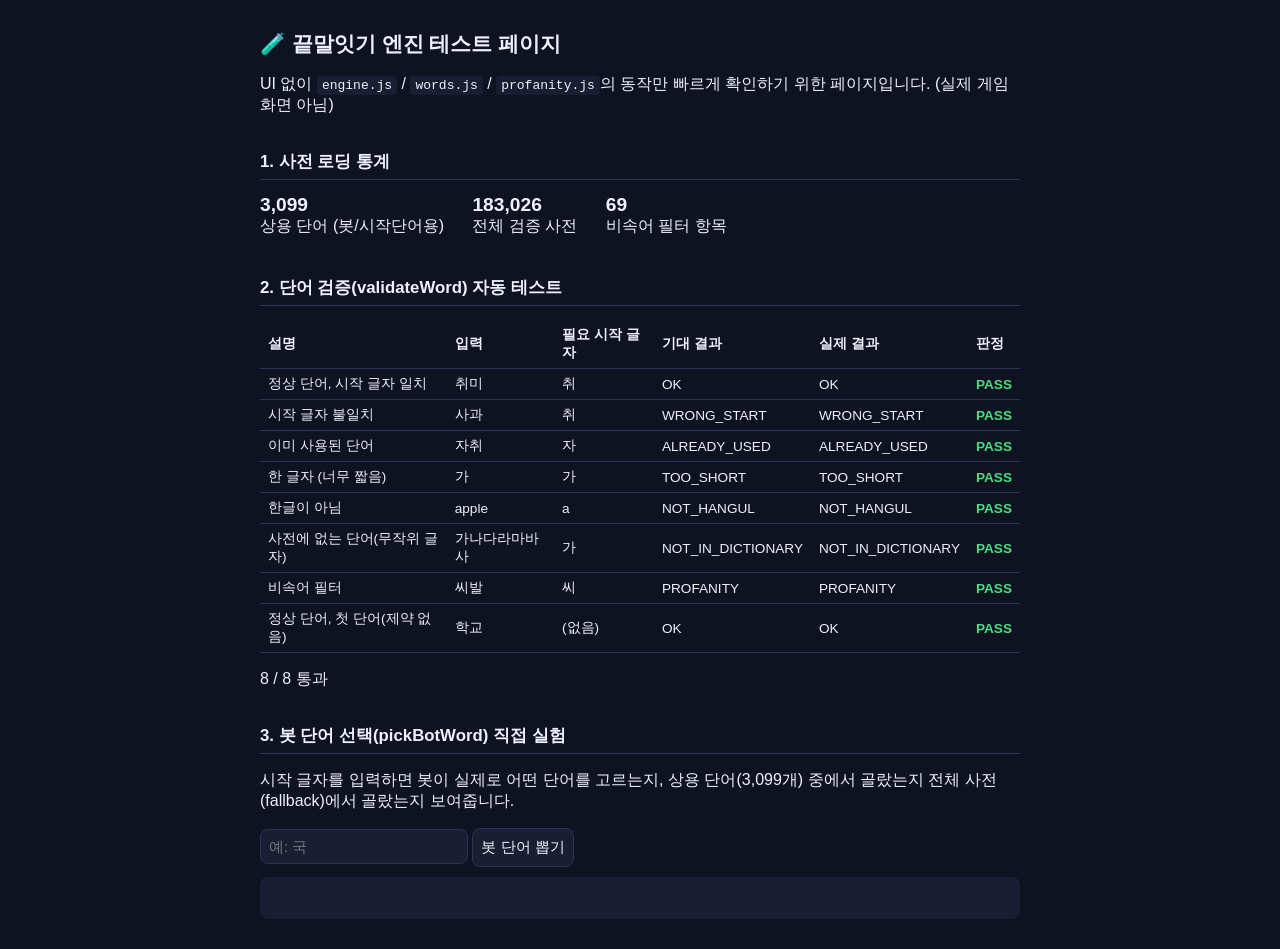
==== test.html @ c1ae922f "Add standalone test page for engine/dictionary sanity checks Runs validateWord() through 8 cases and" ====
<!doctype html>
<html lang="ko">
<head>
<meta charset="UTF-8" />
<title>끝말잇기 - 테스트 페이지</title>
<style>
  body { font-family: -apple-system, "Malgun Gothic", sans-serif; max-width: 760px; margin: 30px auto; padding: 0 16px; background:#0f1220; color:#eef0fb; }
  h1 { font-size: 1.3rem; }
  h2 { font-size: 1.05rem; margin-top: 2em; border-bottom: 1px solid #2c3358; padding-bottom: 6px; }
  table { width: 100%; border-collapse: collapse; font-size: .85rem; margin-top: 10px; }
  th, td { text-align: left; padding: 6px 8px; border-bottom: 1px solid #2c3358; }
  .pass { color: #4ade80; font-weight: 700; }
  .fail { color: #ff6b81; font-weight: 700; }
  .stat { display: inline-block; margin-right: 24px; margin-bottom: 6px; }
  .stat b { font-size: 1.2rem; display:block; }
  input, button { font-size: .95rem; padding: 8px; border-radius: 8px; border: 1px solid #2c3358; background:#1a1e33; color:#eef0fb; }
  button { cursor: pointer; }
  #botResult { margin-top: 10px; padding: 10px; background:#1a1e33; border-radius: 8px; min-height: 1.4em; }
  code { background:#1a1e33; padding: 2px 5px; border-radius: 4px; }
</style>
</head>
<body>
<h1>🧪 끝말잇기 엔진 테스트 페이지</h1>
<p>UI 없이 <code>engine.js</code> / <code>words.js</code> / <code>profanity.js</code>의 동작만 빠르게 확인하기 위한 페이지입니다. (실제 게임 화면 아님)</p>

<h2>1. 사전 로딩 통계</h2>
<div id="stats">불러오는 중…</div>

<h2>2. 단어 검증(validateWord) 자동 테스트</h2>
<table id="validateTable">
  <thead><tr><th>설명</th><th>입력</th><th>필요 시작 글자</th><th>기대 결과</th><th>실제 결과</th><th>판정</th></tr></thead>
  <tbody></tbody>
</table>
<p id="validateSummary"></p>

<h2>3. 봇 단어 선택(pickBotWord) 직접 실험</h2>
<p>시작 글자를 입력하면 봇이 실제로 어떤 단어를 고르는지, 상용 단어(3,099개) 중에서 골랐는지 전체 사전(fallback)에서 골랐는지 보여줍니다.</p>
<input id="charInput" maxlength="1" placeholder="예: 국" />
<button id="botBtn">봇 단어 뽑기</button>
<div id="botResult"></div>

<script type="module">
import { loadDictionary } from './src/data/words.js';
import { loadProfanitySet } from './src/data/profanity.js';
import { validateWord, pickBotWord, InvalidReason } from './src/game/engine.js';

const dict = await loadDictionary();
const profanitySet = await loadProfanitySet();

document.getElementById('stats').innerHTML = `
  <div class="stat"><b>${dict.commonList.length.toLocaleString()}</b>상용 단어 (봇/시작단어용)</div>
  <div class="stat"><b>${dict.fullSet.size.toLocaleString()}</b>전체 검증 사전</div>
  <div class="stat"><b>${profanitySet.size}</b>비속어 필터 항목</div>
`;

const usedWords1 = new Set(['자취']);
const cases = [
  { desc: '정상 단어, 시작 글자 일치', word: '취미', requiredFirstChar: '취', usedWords: usedWords1, expected: null },
  { desc: '시작 글자 불일치', word: '사과', requiredFirstChar: '취', usedWords: usedWords1, expected: InvalidReason.WRONG_START },
  { desc: '이미 사용된 단어', word: '자취', requiredFirstChar: '자', usedWords: usedWords1, expected: InvalidReason.ALREADY_USED },
  { desc: '한 글자 (너무 짧음)', word: '가', requiredFirstChar: '가', usedWords: new Set(), expected: InvalidReason.TOO_SHORT },
  { desc: '한글이 아님', word: 'apple', requiredFirstChar: 'a', usedWords: new Set(), expected: InvalidReason.NOT_HANGUL },
  { desc: '사전에 없는 단어(무작위 글자)', word: '가나다라마바사', requiredFirstChar: '가', usedWords: new Set(), expected: InvalidReason.NOT_IN_DICTIONARY },
  { desc: '비속어 필터', word: '씨발', requiredFirstChar: '씨', usedWords: new Set(), expected: InvalidReason.PROFANITY },
  { desc: '정상 단어, 첫 단어(제약 없음)', word: '학교', requiredFirstChar: null, usedWords: new Set(), expected: null },
];

const tbody = document.querySelector('#validateTable tbody');
let pass = 0;
for (const c of cases) {
  const result = validateWord(c.word, {
    requiredFirstChar: c.requiredFirstChar,
    usedWords: c.usedWords,
    dictionarySet: dict.fullSet,
    profanitySet,
  });
  const actualReason = result.ok ? null : result.reason;
  const ok = actualReason === c.expected;
  if (ok) pass++;
  const tr = document.createElement('tr');
  tr.innerHTML = `
    <td>${c.desc}</td>
    <td>${c.word}</td>
    <td>${c.requiredFirstChar ?? '(없음)'}</td>
    <td>${c.expected ?? 'OK'}</td>
    <td>${actualReason ?? 'OK'}</td>
    <td class="${ok ? 'pass' : 'fail'}">${ok ? 'PASS' : 'FAIL'}</td>
  `;
  tbody.appendChild(tr);
}
document.getElementById('validateSummary').textContent = `${pass} / ${cases.length} 통과`;

document.getElementById('botBtn').addEventListener('click', () => {
  const c = document.getElementById('charInput').value.trim();
  const box = document.getElementById('botResult');
  if (!c) { box.textContent = '글자를 입력해주세요.'; return; }
  const word = pickBotWord({
    requiredFirstChar: c,
    usedWords: new Set(),
    commonByFirstChar: dict.commonByFirstChar,
    fullByFirstChar: dict.fullByFirstChar,
  });
  if (!word) {
    box.textContent = `"${c}"(으)로 시작하는 단어를 찾지 못했습니다 (봇이 막힘 → 이 경우 플레이어 승리 처리).`;
    return;
  }
  const fromCommon = dict.commonByFirstChar.get(c)?.includes(word);
  box.innerHTML = `선택된 단어: <b>${word}</b> — 출처: ${fromCommon ? '상용 단어 목록 (3,099개)' : '전체 사전 fallback (183,026개)'}`;
});
</script>
</body>
</html>
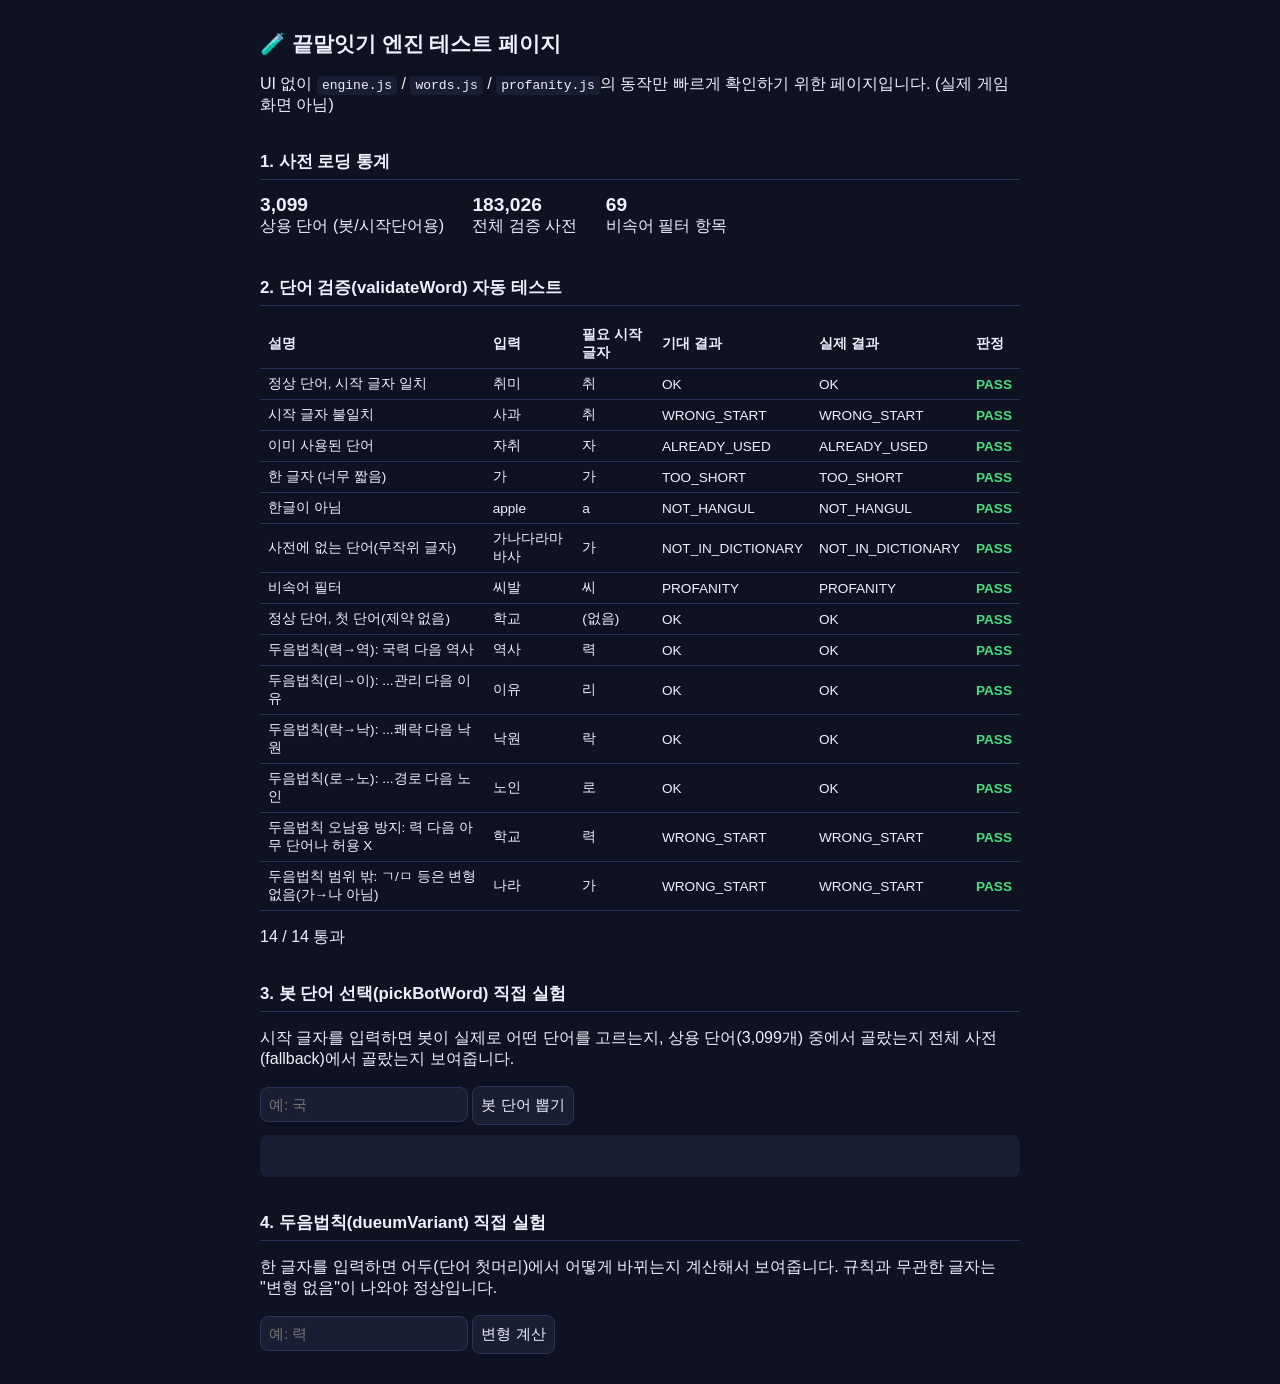
==== commit 5370f183: "두음법칙 지원 추가 (규칙 기반, 하드코딩 매핑 아님) - src/game/dueum.js: 한글 자모 분해로 ㄴ/ㄹ 어두 변형만 계산   (ㄴ/ㄹ+이야여예요유 → ㅇ, ㄹ+그외모" ====
--- a/test.html
+++ b/test.html
@@ -39,10 +39,17 @@
 <button id="botBtn">봇 단어 뽑기</button>
 <div id="botResult"></div>
 
+<h2>4. 두음법칙(dueumVariant) 직접 실험</h2>
+<p>한 글자를 입력하면 어두(단어 첫머리)에서 어떻게 바뀌는지 계산해서 보여줍니다. 규칙과 무관한 글자는 "변형 없음"이 나와야 정상입니다.</p>
+<input id="dueumInput" maxlength="1" placeholder="예: 력" />
+<button id="dueumBtn">변형 계산</button>
+<div id="dueumResult"></div>
+
 <script type="module">
 import { loadDictionary } from './src/data/words.js';
 import { loadProfanitySet } from './src/data/profanity.js';
 import { validateWord, pickBotWord, InvalidReason } from './src/game/engine.js';
+import { dueumVariant } from './src/game/dueum.js';
 
 const dict = await loadDictionary();
 const profanitySet = await loadProfanitySet();
@@ -63,6 +70,15 @@
   { desc: '사전에 없는 단어(무작위 글자)', word: '가나다라마바사', requiredFirstChar: '가', usedWords: new Set(), expected: InvalidReason.NOT_IN_DICTIONARY },
   { desc: '비속어 필터', word: '씨발', requiredFirstChar: '씨', usedWords: new Set(), expected: InvalidReason.PROFANITY },
   { desc: '정상 단어, 첫 단어(제약 없음)', word: '학교', requiredFirstChar: null, usedWords: new Set(), expected: null },
+  // 두음법칙: ㄹ+y모음 → ㅇ
+  { desc: '두음법칙(력→역): 국력 다음 역사', word: '역사', requiredFirstChar: '력', usedWords: new Set(), expected: null },
+  { desc: '두음법칙(리→이): ...관리 다음 이유', word: '이유', requiredFirstChar: '리', usedWords: new Set(), expected: null },
+  // 두음법칙: ㄹ+일반모음 → ㄴ
+  { desc: '두음법칙(락→낙): ...쾌락 다음 낙원', word: '낙원', requiredFirstChar: '락', usedWords: new Set(), expected: null },
+  { desc: '두음법칙(로→노): ...경로 다음 노인', word: '노인', requiredFirstChar: '로', usedWords: new Set(), expected: null },
+  // 두음법칙 오적용 방지: 무관한 글자는 여전히 거부되어야 함
+  { desc: '두음법칙 오남용 방지: 력 다음 아무 단어나 허용 X', word: '학교', requiredFirstChar: '력', usedWords: new Set(), expected: InvalidReason.WRONG_START },
+  { desc: '두음법칙 범위 밖: ㄱ/ㅁ 등은 변형 없음(가→나 아님)', word: '나라', requiredFirstChar: '가', usedWords: new Set(), expected: InvalidReason.WRONG_START },
 ];
 
 const tbody = document.querySelector('#validateTable tbody');
@@ -107,6 +123,16 @@
   const fromCommon = dict.commonByFirstChar.get(c)?.includes(word);
   box.innerHTML = `선택된 단어: <b>${word}</b> — 출처: ${fromCommon ? '상용 단어 목록 (3,099개)' : '전체 사전 fallback (183,026개)'}`;
 });
+
+document.getElementById('dueumBtn').addEventListener('click', () => {
+  const c = document.getElementById('dueumInput').value.trim();
+  const box = document.getElementById('dueumResult');
+  if (!c) { box.textContent = '글자를 입력해주세요.'; return; }
+  const variant = dueumVariant(c);
+  box.textContent = variant
+    ? `"${c}" → 어두에서는 "${variant}"(으)로도 시작 가능 (예: 화면에는 "${c} (또는 ${variant})"로 표시됨)`
+    : `"${c}"에는 두음법칙이 적용되지 않습니다 (변형 없음).`;
+});
 </script>
 </body>
 </html>
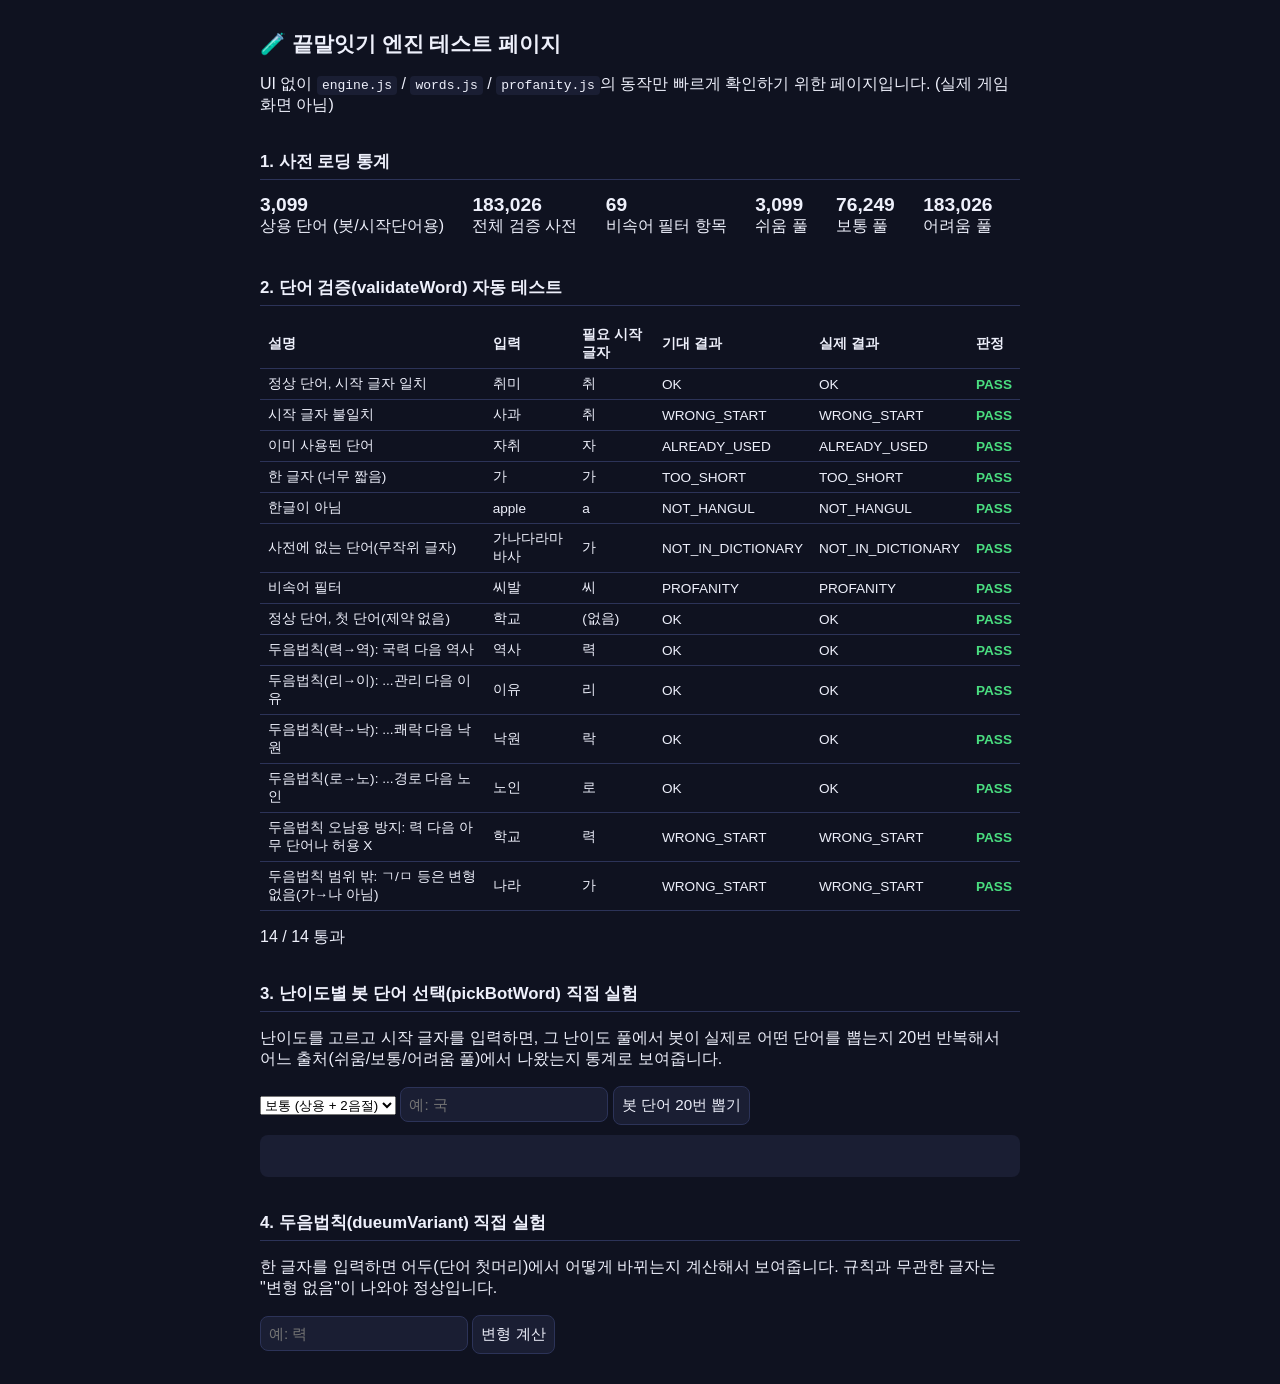
==== commit a542f7bc: "싱글 모드에 난이도(쉬움/보통/어려움) 추가 - src/data/words.js: 난이도별 봇 출제 풀 3종 생성   - easy: 상용 단어(3,099)만   - normal: " ====
--- a/test.html
+++ b/test.html
@@ -33,10 +33,15 @@
 </table>
 <p id="validateSummary"></p>
 
-<h2>3. 봇 단어 선택(pickBotWord) 직접 실험</h2>
-<p>시작 글자를 입력하면 봇이 실제로 어떤 단어를 고르는지, 상용 단어(3,099개) 중에서 골랐는지 전체 사전(fallback)에서 골랐는지 보여줍니다.</p>
+<h2>3. 난이도별 봇 단어 선택(pickBotWord) 직접 실험</h2>
+<p>난이도를 고르고 시작 글자를 입력하면, 그 난이도 풀에서 봇이 실제로 어떤 단어를 뽑는지 20번 반복해서 어느 출처(쉬움/보통/어려움 풀)에서 나왔는지 통계로 보여줍니다.</p>
+<select id="difficultySelect">
+  <option value="easy">쉬움 (상용 단어만)</option>
+  <option value="normal" selected>보통 (상용 + 2음절)</option>
+  <option value="hard">어려움 (전체 사전)</option>
+</select>
 <input id="charInput" maxlength="1" placeholder="예: 국" />
-<button id="botBtn">봇 단어 뽑기</button>
+<button id="botBtn">봇 단어 20번 뽑기</button>
 <div id="botResult"></div>
 
 <h2>4. 두음법칙(dueumVariant) 직접 실험</h2>
@@ -48,16 +53,20 @@
 <script type="module">
 import { loadDictionary } from './src/data/words.js';
 import { loadProfanitySet } from './src/data/profanity.js';
-import { validateWord, pickBotWord, InvalidReason } from './src/game/engine.js';
+import { validateWord, pickBotWord, getPoolsForDifficulty, InvalidReason } from './src/game/engine.js';
 import { dueumVariant } from './src/game/dueum.js';
 
 const dict = await loadDictionary();
 const profanitySet = await loadProfanitySet();
 
+const poolCount = (m) => [...m.values()].reduce((sum, arr) => sum + arr.length, 0);
 document.getElementById('stats').innerHTML = `
   <div class="stat"><b>${dict.commonList.length.toLocaleString()}</b>상용 단어 (봇/시작단어용)</div>
   <div class="stat"><b>${dict.fullSet.size.toLocaleString()}</b>전체 검증 사전</div>
   <div class="stat"><b>${profanitySet.size}</b>비속어 필터 항목</div>
+  <div class="stat"><b>${poolCount(dict.difficultyPools.easy).toLocaleString()}</b>쉬움 풀</div>
+  <div class="stat"><b>${poolCount(dict.difficultyPools.normal).toLocaleString()}</b>보통 풀</div>
+  <div class="stat"><b>${poolCount(dict.difficultyPools.hard).toLocaleString()}</b>어려움 풀</div>
 `;
 
 const usedWords1 = new Set(['자취']);
@@ -106,22 +115,35 @@
 }
 document.getElementById('validateSummary').textContent = `${pass} / ${cases.length} 통과`;
 
+function sourceOfWord(word) {
+  if (dict.commonByFirstChar.get(word[0])?.includes(word)) return '쉬움(상용)';
+  if (word.length === 2) return '보통(2음절)';
+  return '어려움(전체)';
+}
+
 document.getElementById('botBtn').addEventListener('click', () => {
   const c = document.getElementById('charInput').value.trim();
+  const difficulty = document.getElementById('difficultySelect').value;
   const box = document.getElementById('botResult');
   if (!c) { box.textContent = '글자를 입력해주세요.'; return; }
-  const word = pickBotWord({
-    requiredFirstChar: c,
-    usedWords: new Set(),
-    commonByFirstChar: dict.commonByFirstChar,
-    fullByFirstChar: dict.fullByFirstChar,
-  });
-  if (!word) {
+  const pools = getPoolsForDifficulty(dict.difficultyPools, difficulty);
+
+  const results = [];
+  for (let i = 0; i < 20; i++) {
+    const word = pickBotWord({ requiredFirstChar: c, usedWords: new Set(), pools });
+    if (word) results.push(word);
+  }
+  if (results.length === 0) {
     box.textContent = `"${c}"(으)로 시작하는 단어를 찾지 못했습니다 (봇이 막힘 → 이 경우 플레이어 승리 처리).`;
     return;
   }
-  const fromCommon = dict.commonByFirstChar.get(c)?.includes(word);
-  box.innerHTML = `선택된 단어: <b>${word}</b> — 출처: ${fromCommon ? '상용 단어 목록 (3,099개)' : '전체 사전 fallback (183,026개)'}`;
+  const tally = {};
+  for (const w of results) {
+    const src = sourceOfWord(w);
+    tally[src] = (tally[src] || 0) + 1;
+  }
+  const summary = Object.entries(tally).map(([src, n]) => `${src} ${n}회`).join(', ');
+  box.innerHTML = `표본: ${results.slice(0, 10).join(', ')}${results.length > 10 ? ' …' : ''}<br>출처 비율: ${summary}`;
 });
 
 document.getElementById('dueumBtn').addEventListener('click', () => {
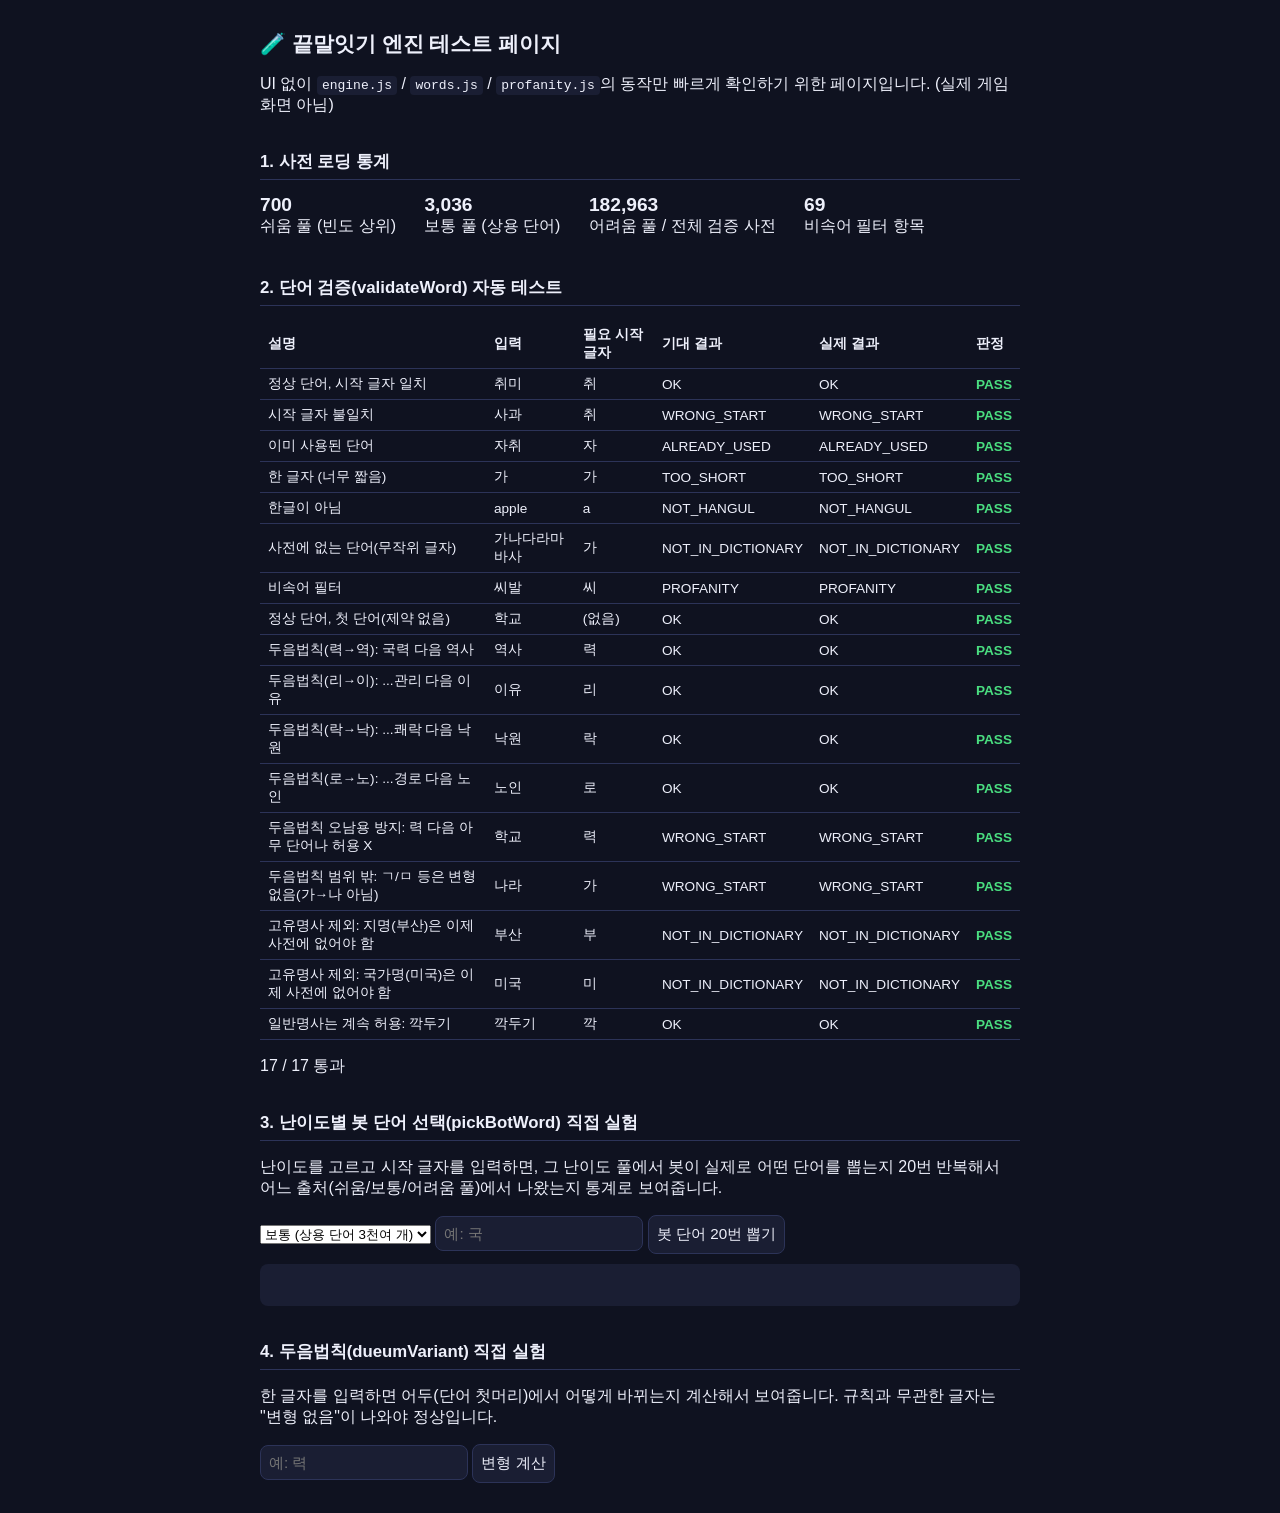
==== commit b1c34b8e: "고유명사 제외 + 실제 빈도 기반 쉬움 풀(700개) 추가 - 위키낱말사전 "자주 쓰이는 한국어 낱말 5800"(국립국어연구원 2004,   고유명사 이미 제거됨)과 명사 사전을 " ====
--- a/test.html
+++ b/test.html
@@ -36,8 +36,8 @@
 <h2>3. 난이도별 봇 단어 선택(pickBotWord) 직접 실험</h2>
 <p>난이도를 고르고 시작 글자를 입력하면, 그 난이도 풀에서 봇이 실제로 어떤 단어를 뽑는지 20번 반복해서 어느 출처(쉬움/보통/어려움 풀)에서 나왔는지 통계로 보여줍니다.</p>
 <select id="difficultySelect">
-  <option value="easy">쉬움 (상용 단어만)</option>
-  <option value="normal" selected>보통 (상용 + 2음절)</option>
+  <option value="easy">쉬움 (빈도 상위 700개)</option>
+  <option value="normal" selected>보통 (상용 단어 3천여 개)</option>
   <option value="hard">어려움 (전체 사전)</option>
 </select>
 <input id="charInput" maxlength="1" placeholder="예: 국" />
@@ -61,12 +61,10 @@
 
 const poolCount = (m) => [...m.values()].reduce((sum, arr) => sum + arr.length, 0);
 document.getElementById('stats').innerHTML = `
-  <div class="stat"><b>${dict.commonList.length.toLocaleString()}</b>상용 단어 (봇/시작단어용)</div>
-  <div class="stat"><b>${dict.fullSet.size.toLocaleString()}</b>전체 검증 사전</div>
+  <div class="stat"><b>${dict.easyList.length.toLocaleString()}</b>쉬움 풀 (빈도 상위)</div>
+  <div class="stat"><b>${dict.commonList.length.toLocaleString()}</b>보통 풀 (상용 단어)</div>
+  <div class="stat"><b>${dict.fullSet.size.toLocaleString()}</b>어려움 풀 / 전체 검증 사전</div>
   <div class="stat"><b>${profanitySet.size}</b>비속어 필터 항목</div>
-  <div class="stat"><b>${poolCount(dict.difficultyPools.easy).toLocaleString()}</b>쉬움 풀</div>
-  <div class="stat"><b>${poolCount(dict.difficultyPools.normal).toLocaleString()}</b>보통 풀</div>
-  <div class="stat"><b>${poolCount(dict.difficultyPools.hard).toLocaleString()}</b>어려움 풀</div>
 `;
 
 const usedWords1 = new Set(['자취']);
@@ -88,6 +86,10 @@
   // 두음법칙 오적용 방지: 무관한 글자는 여전히 거부되어야 함
   { desc: '두음법칙 오남용 방지: 력 다음 아무 단어나 허용 X', word: '학교', requiredFirstChar: '력', usedWords: new Set(), expected: InvalidReason.WRONG_START },
   { desc: '두음법칙 범위 밖: ㄱ/ㅁ 등은 변형 없음(가→나 아님)', word: '나라', requiredFirstChar: '가', usedWords: new Set(), expected: InvalidReason.WRONG_START },
+  // 고유명사 제외 확인
+  { desc: '고유명사 제외: 지명(부산)은 이제 사전에 없어야 함', word: '부산', requiredFirstChar: '부', usedWords: new Set(), expected: InvalidReason.NOT_IN_DICTIONARY },
+  { desc: '고유명사 제외: 국가명(미국)은 이제 사전에 없어야 함', word: '미국', requiredFirstChar: '미', usedWords: new Set(), expected: InvalidReason.NOT_IN_DICTIONARY },
+  { desc: '일반명사는 계속 허용: 깍두기', word: '깍두기', requiredFirstChar: '깍', usedWords: new Set(), expected: null },
 ];
 
 const tbody = document.querySelector('#validateTable tbody');
@@ -116,9 +118,9 @@
 document.getElementById('validateSummary').textContent = `${pass} / ${cases.length} 통과`;
 
 function sourceOfWord(word) {
-  if (dict.commonByFirstChar.get(word[0])?.includes(word)) return '쉬움(상용)';
-  if (word.length === 2) return '보통(2음절)';
-  return '어려움(전체)';
+  if (dict.difficultyPools.easy.get(word[0])?.includes(word)) return '쉬움(빈도 상위 700)';
+  if (dict.difficultyPools.normal.get(word[0])?.includes(word)) return '보통(상용 3천여)';
+  return '어려움(전체 사전)';
 }
 
 document.getElementById('botBtn').addEventListener('click', () => {
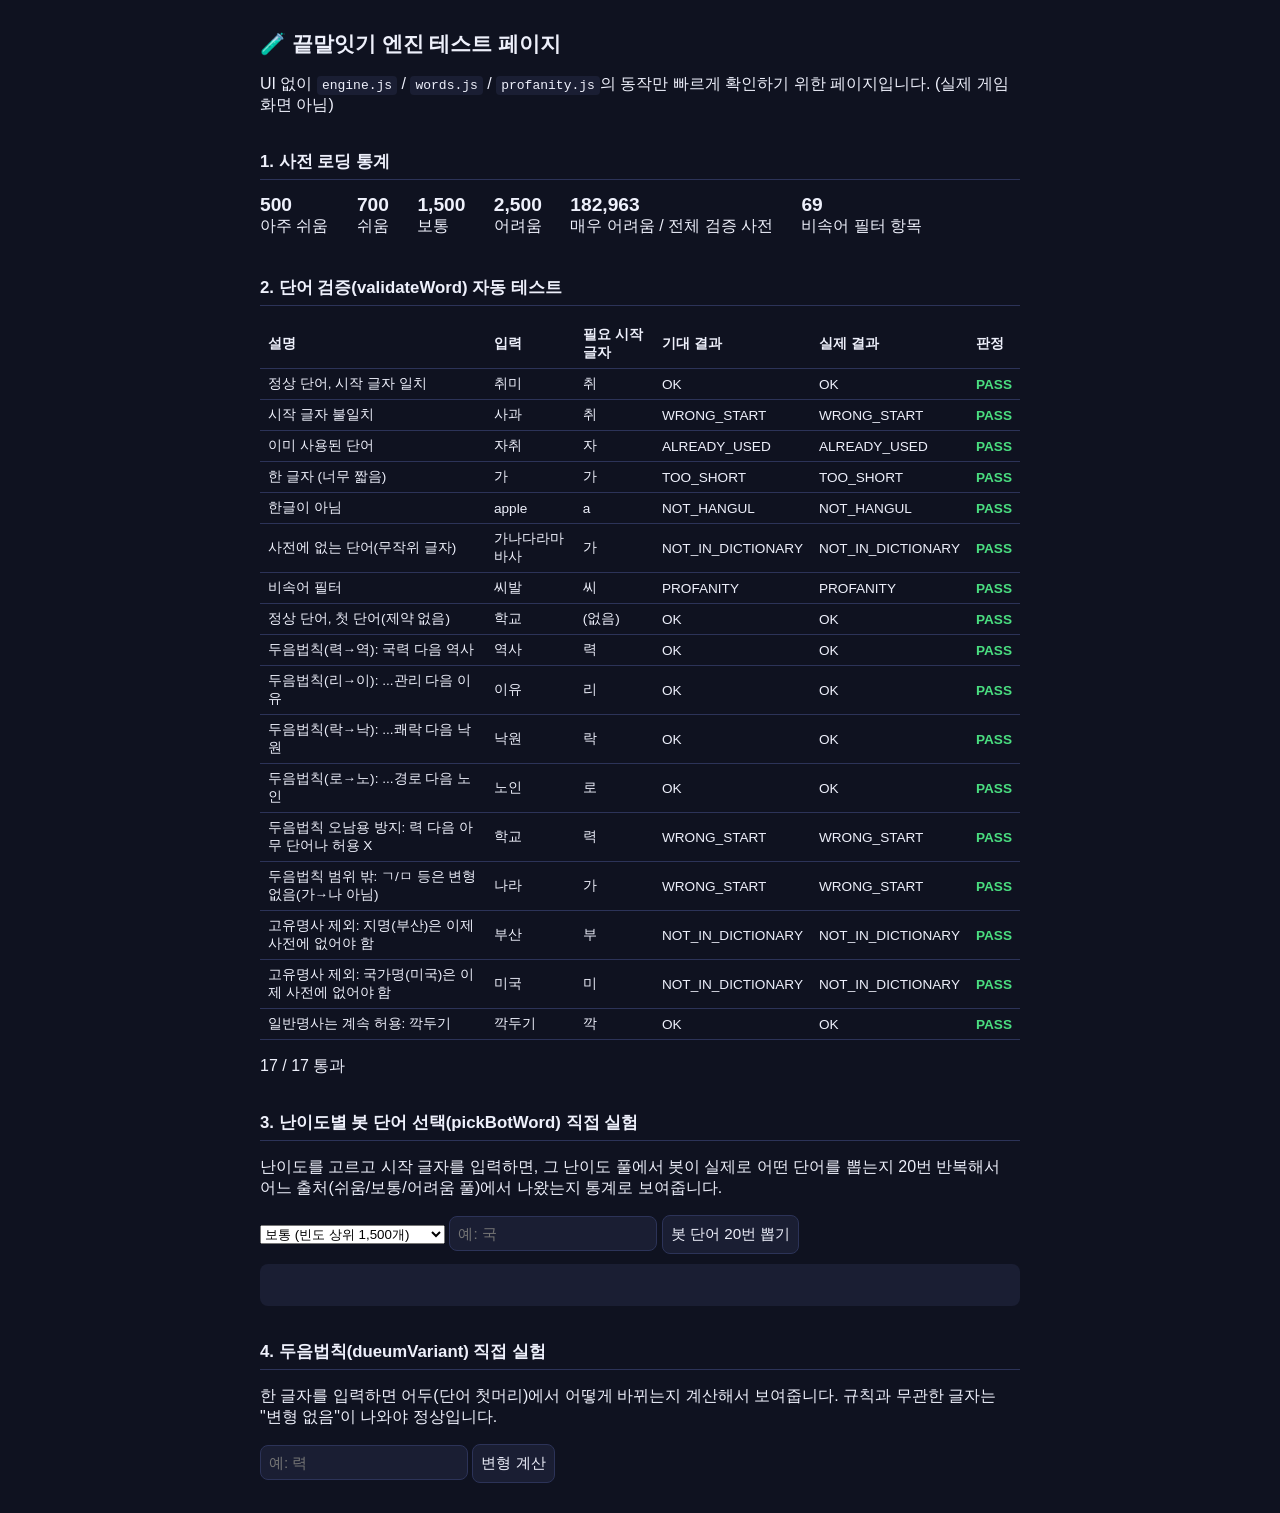
==== commit 1a95ad0b: "난이도 5단계(아주 쉬움~매우 어려움)로 세분화 + 난이도별 제한시간 적용 - 사용빈도 순위표에서 상위 500/700/1500/2500개를 잘라 words-veryeasy/   e" ====
--- a/test.html
+++ b/test.html
@@ -36,9 +36,11 @@
 <h2>3. 난이도별 봇 단어 선택(pickBotWord) 직접 실험</h2>
 <p>난이도를 고르고 시작 글자를 입력하면, 그 난이도 풀에서 봇이 실제로 어떤 단어를 뽑는지 20번 반복해서 어느 출처(쉬움/보통/어려움 풀)에서 나왔는지 통계로 보여줍니다.</p>
 <select id="difficultySelect">
+  <option value="veryEasy">아주 쉬움 (빈도 상위 500개)</option>
   <option value="easy">쉬움 (빈도 상위 700개)</option>
-  <option value="normal" selected>보통 (상용 단어 3천여 개)</option>
-  <option value="hard">어려움 (전체 사전)</option>
+  <option value="normal" selected>보통 (빈도 상위 1,500개)</option>
+  <option value="hard">어려움 (빈도 상위 2,500개)</option>
+  <option value="veryHard">매우 어려움 (전체 사전)</option>
 </select>
 <input id="charInput" maxlength="1" placeholder="예: 국" />
 <button id="botBtn">봇 단어 20번 뽑기</button>
@@ -61,9 +63,11 @@
 
 const poolCount = (m) => [...m.values()].reduce((sum, arr) => sum + arr.length, 0);
 document.getElementById('stats').innerHTML = `
-  <div class="stat"><b>${dict.easyList.length.toLocaleString()}</b>쉬움 풀 (빈도 상위)</div>
-  <div class="stat"><b>${dict.commonList.length.toLocaleString()}</b>보통 풀 (상용 단어)</div>
-  <div class="stat"><b>${dict.fullSet.size.toLocaleString()}</b>어려움 풀 / 전체 검증 사전</div>
+  <div class="stat"><b>${poolCount(dict.difficultyPools.veryEasy).toLocaleString()}</b>아주 쉬움</div>
+  <div class="stat"><b>${poolCount(dict.difficultyPools.easy).toLocaleString()}</b>쉬움</div>
+  <div class="stat"><b>${poolCount(dict.difficultyPools.normal).toLocaleString()}</b>보통</div>
+  <div class="stat"><b>${poolCount(dict.difficultyPools.hard).toLocaleString()}</b>어려움</div>
+  <div class="stat"><b>${dict.fullSet.size.toLocaleString()}</b>매우 어려움 / 전체 검증 사전</div>
   <div class="stat"><b>${profanitySet.size}</b>비속어 필터 항목</div>
 `;
 
@@ -118,9 +122,16 @@
 document.getElementById('validateSummary').textContent = `${pass} / ${cases.length} 통과`;
 
 function sourceOfWord(word) {
-  if (dict.difficultyPools.easy.get(word[0])?.includes(word)) return '쉬움(빈도 상위 700)';
-  if (dict.difficultyPools.normal.get(word[0])?.includes(word)) return '보통(상용 3천여)';
-  return '어려움(전체 사전)';
+  const order = [
+    ['아주쉬움(500)', dict.difficultyPools.veryEasy],
+    ['쉬움(700)', dict.difficultyPools.easy],
+    ['보통(1500)', dict.difficultyPools.normal],
+    ['어려움(2500)', dict.difficultyPools.hard],
+  ];
+  for (const [label, pool] of order) {
+    if (pool.get(word[0])?.includes(word)) return label;
+  }
+  return '매우어려움(전체)';
 }
 
 document.getElementById('botBtn').addEventListener('click', () => {
